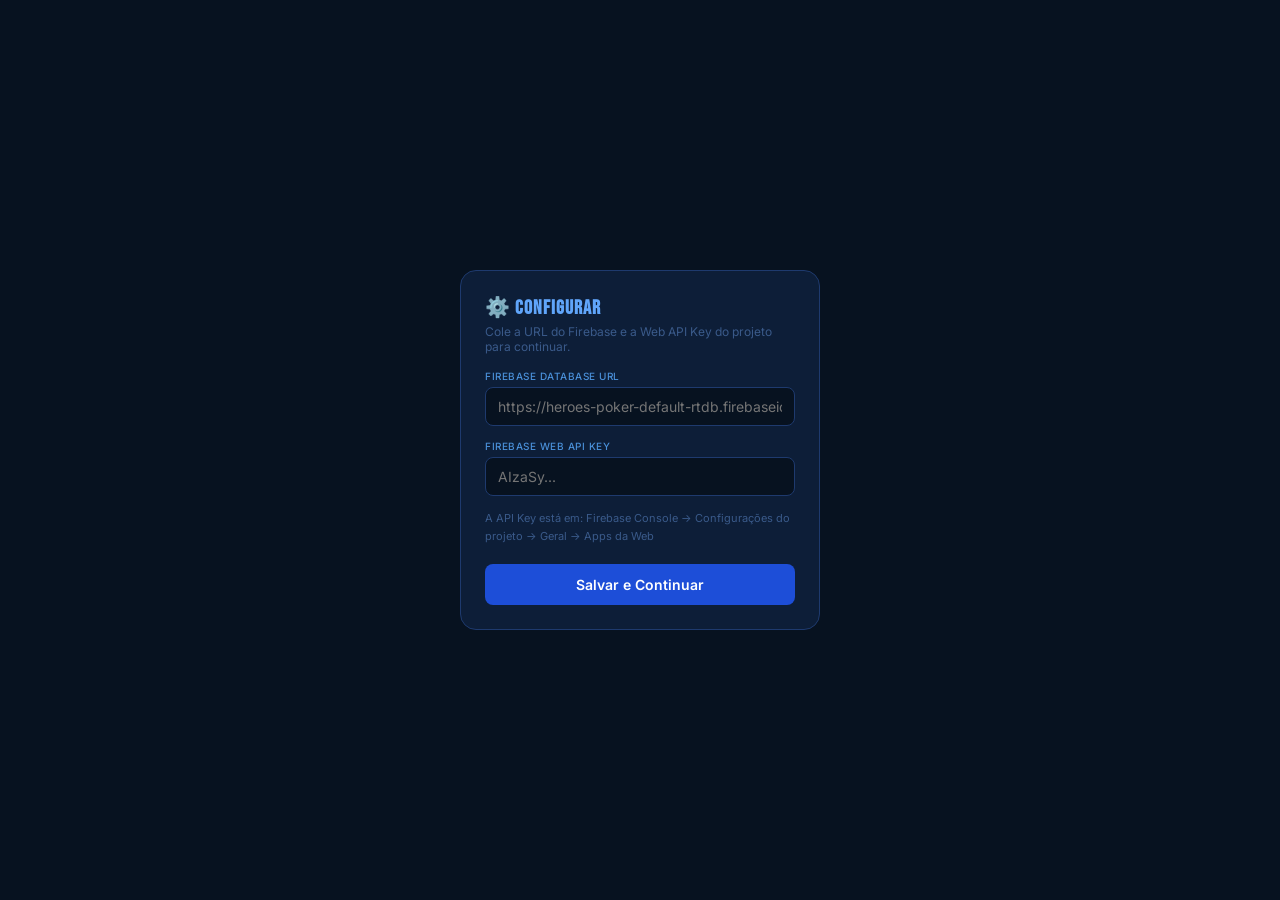
==== player.html @ f6e4fc12 "Add files via upload" ====
<!DOCTYPE html>
<html lang="pt-BR">
<head>
<meta charset="UTF-8">
<meta name="viewport" content="width=device-width, initial-scale=1.0, maximum-scale=1.0">
<title>Heroes Poker — Player</title>
<link href="https://fonts.googleapis.com/css2?family=Bebas+Neue&family=Inter:wght@300;400;500;600&display=swap" rel="stylesheet">
<style>
*{box-sizing:border-box;margin:0;padding:0;-webkit-tap-highlight-color:transparent}
body{font-family:"Inter",sans-serif;background:#071220;color:#e8f0fe;min-height:100vh;max-width:480px;margin:0 auto}

/* ── AUTH ── */
.auth-screen{min-height:100vh;display:flex;flex-direction:column;align-items:center;justify-content:center;padding:24px}
.auth-logo{display:flex;flex-direction:column;align-items:center;gap:10px;margin-bottom:36px}
.auth-logo img{width:64px;height:64px;object-fit:contain}
.auth-logo h1{font-family:"Bebas Neue",sans-serif;font-size:28px;letter-spacing:3px;color:#fff}
.auth-logo p{font-size:11px;color:#4a90d9;letter-spacing:3px;text-transform:uppercase}
.auth-card{background:#0d1e38;border:1px solid #1e3a6e;border-radius:16px;padding:24px;width:100%;max-width:360px}
.auth-tabs{display:flex;border-bottom:1px solid #1e3a6e;margin-bottom:20px}
.auth-tab{flex:1;background:none;border:none;color:#3a5a8a;padding:10px;font-size:13px;font-weight:500;cursor:pointer;border-bottom:2px solid transparent;margin-bottom:-1px;font-family:Inter,sans-serif;transition:all .2s}
.auth-tab.active{color:#60a5fa;border-bottom-color:#3b82f6}
.fg{margin-bottom:14px}
.fg label{display:block;font-size:10px;color:#4a90d9;margin-bottom:5px;font-weight:500;text-transform:uppercase;letter-spacing:.5px}
.fg input{width:100%;background:#071220;border:1px solid #1e3a6e;color:#e8f0fe;padding:10px 12px;border-radius:8px;font-size:14px;outline:none;font-family:Inter,sans-serif}
.fg input:focus{border-color:#3b82f6}
.btn-auth{width:100%;background:#1d4ed8;color:#fff;border:none;padding:12px;border-radius:8px;font-size:14px;font-weight:600;cursor:pointer;font-family:Inter,sans-serif;transition:all .2s;margin-top:4px}
.btn-auth:hover{background:#2563eb}
.auth-msg{font-size:12px;text-align:center;margin-top:12px;padding:8px 12px;border-radius:8px;display:none}
.auth-msg.err{background:#1c0000;border:1px solid #450a0a;color:#f87171;display:block}
.auth-msg.ok{background:#001c0e;border:1px solid #064e3b;color:#34d399;display:block}
.auth-msg.load{background:#1c1000;border:1px solid #78350f;color:#fbbf24;display:block}

/* ── SETUP ── */
.setup-screen{min-height:100vh;display:flex;flex-direction:column;align-items:center;justify-content:center;padding:24px}
.setup-card{background:#0d1e38;border:1px solid #1e3a6e;border-radius:16px;padding:24px;width:100%;max-width:360px}
.setup-card h2{font-family:"Bebas Neue",sans-serif;font-size:20px;letter-spacing:1px;color:#60a5fa;margin-bottom:4px}
.setup-card p{font-size:12px;color:#3a5a8a;margin-bottom:16px}

/* ── APP ── */
.app-screen{display:none;flex-direction:column;min-height:100vh}
.app-header{background:#0a1628;border-bottom:1px solid #1e3a6e;padding:12px 16px;display:flex;align-items:center;justify-content:space-between;position:sticky;top:0;z-index:50}
.app-header-left{display:flex;align-items:center;gap:10px}
.header-avatar{width:36px;height:36px;border-radius:50%;background:#1d4ed8;display:flex;align-items:center;justify-content:center;font-size:13px;font-weight:700;color:#fff;font-family:"Bebas Neue",sans-serif;flex-shrink:0;overflow:hidden}
.header-avatar img{width:100%;height:100%;object-fit:cover}
.header-name{font-size:14px;font-weight:600;color:#fff}
.header-grupo{font-size:11px;color:#4a90d9}
.header-logo{font-family:"Bebas Neue",sans-serif;font-size:16px;letter-spacing:2px;color:#3a5a8a}
.app-content{flex:1;overflow-y:auto;padding:16px;padding-bottom:80px}

/* ── BOTTOM NAV ── */
.bottom-nav{position:fixed;bottom:0;left:50%;transform:translateX(-50%);width:100%;max-width:480px;background:#0a1628;border-top:1px solid #1e3a6e;display:flex;z-index:50}
.nav-btn{flex:1;background:none;border:none;color:#3a5a8a;padding:12px 4px 10px;font-size:10px;font-weight:500;cursor:pointer;display:flex;flex-direction:column;align-items:center;gap:3px;font-family:Inter,sans-serif;transition:all .2s}
.nav-btn .nav-icon{font-size:20px;line-height:1}
.nav-btn.active{color:#60a5fa}
.nav-btn.active .nav-icon{filter:drop-shadow(0 0 6px #3b82f6)}

/* ── CARDS ── */
.stat-row{display:grid;grid-template-columns:1fr 1fr;gap:10px;margin-bottom:16px}
.stat-card{background:#0d1e38;border:1px solid #1e3a6e;border-radius:12px;padding:14px}
.stat-card.full{grid-column:1/-1}
.stat-label{font-size:10px;color:#4a90d9;text-transform:uppercase;letter-spacing:1px;margin-bottom:4px}
.stat-value{font-size:22px;font-family:"Bebas Neue",sans-serif;letter-spacing:1px;color:#fff}
.stat-value.pos{color:#34d399}.stat-value.neg{color:#f87171}

.section-title{font-size:10px;color:#3a5a8a;text-transform:uppercase;letter-spacing:2px;font-weight:600;margin:20px 0 10px;padding-bottom:6px;border-bottom:1px solid #112040}

/* ── SCORE BADGE ── */
.score-card{border-radius:12px;padding:14px 16px;margin-bottom:16px;display:flex;align-items:center;justify-content:space-between}
.score-num{font-size:44px;font-family:"Bebas Neue",sans-serif;line-height:1}
.score-label-big{font-size:16px;font-family:"Bebas Neue",sans-serif;letter-spacing:2px;padding:3px 10px;border-radius:6px;color:#fff;margin-bottom:4px;display:inline-block}
.score-desc{font-size:11px;color:#94a3b8;max-width:200px;line-height:1.5}

/* ── STATS TABLE ── */
.kpi-table{background:#0d1e38;border:1px solid #1e3a6e;border-radius:12px;overflow:hidden;margin-bottom:16px}
.kpi-row{display:flex;justify-content:space-between;align-items:center;padding:9px 14px;border-bottom:1px solid #112040;font-size:13px}
.kpi-row:last-child{border-bottom:none}
.kpi-name{color:#94a3b8;font-size:12px;flex:1}
.kpi-alvo{font-size:10px;color:#4a90d9;margin-right:12px;white-space:nowrap}
.kpi-val{font-weight:600;font-size:13px;white-space:nowrap}

/* ── MENTORIA CARDS ── */
.ment-card{background:#0d1e38;border:1px solid #1e3a6e;border-radius:12px;padding:14px;margin-bottom:10px}
.ment-date{font-family:"Bebas Neue",sans-serif;font-size:16px;color:#a78bfa;letter-spacing:1px}
.ment-mentor{font-size:11px;color:#3a5a8a;margin-top:2px}
.ment-mentor span{color:#60a5fa}
.ment-feedback{font-size:13px;color:#cbd5e1;line-height:1.6;margin-top:10px;padding-top:10px;border-top:1px solid #112040}
.ment-empty{text-align:center;padding:40px 20px;color:#3a5a8a;font-size:13px}

/* ── MISSÕES ── */
.mission-card{background:#0d1e38;border:1px solid #1e3a6e;border-radius:12px;padding:16px;margin-bottom:12px}
.mission-title{font-size:14px;font-weight:600;color:#fff;margin-bottom:4px}
.mission-sub{font-size:11px;color:#3a5a8a;margin-bottom:14px}
.q-item{margin-bottom:14px}
.q-label{font-size:12px;color:#93c5fd;font-weight:500;margin-bottom:8px;display:block}
.q-textarea{width:100%;background:#071220;border:1px solid #1e3a6e;color:#e8f0fe;padding:10px 12px;border-radius:8px;font-size:13px;outline:none;font-family:Inter,sans-serif;resize:vertical;min-height:80px}
.q-textarea:focus{border-color:#3b82f6}
.upload-zone{border:2px dashed #1e3a6e;border-radius:10px;padding:20px;text-align:center;cursor:pointer;transition:all .2s}
.upload-zone:hover,.upload-zone.has{border-color:#3b82f6;background:#071e3a}
.upload-zone p{font-size:12px;color:#4a90d9;margin-top:6px}
.upload-thumb{width:100%;max-height:160px;object-fit:contain;border-radius:8px;margin-top:10px;display:none}
.btn-send{width:100%;background:#1d4ed8;color:#fff;border:none;padding:12px;border-radius:8px;font-size:14px;font-weight:600;cursor:pointer;font-family:Inter,sans-serif;transition:all .2s;display:flex;align-items:center;justify-content:center;gap:8px;margin-top:12px}
.btn-send:hover{background:#2563eb}
.btn-send:disabled{opacity:.5;cursor:not-allowed}
.send-msg{font-size:12px;text-align:center;margin-top:10px;padding:8px;border-radius:8px;display:none}
.send-msg.ok{background:#001c0e;border:1px solid #064e3b;color:#34d399;display:block}
.send-msg.err{background:#1c0000;border:1px solid #450a0a;color:#f87171;display:block}
.send-msg.load{background:#1c1000;border:1px solid #78350f;color:#fbbf24;display:block}

/* ── ENVIOS HISTORY ── */
.envio-card{background:#0d1e38;border:1px solid #1e3a6e;border-radius:10px;padding:12px;margin-bottom:8px}
.envio-date{font-size:10px;color:#3a5a8a;margin-bottom:6px}
.envio-type{font-size:11px;color:#fbbf24;background:#451a03;padding:2px 8px;border-radius:10px;display:inline-block;margin-bottom:8px}

/* ── LOADING ── */
.loading{display:flex;align-items:center;justify-content:center;padding:60px 20px;color:#3a5a8a;font-size:13px;flex-direction:column;gap:12px}
.spinner{width:28px;height:28px;border:3px solid #1e3a6e;border-top-color:#3b82f6;border-radius:50%;animation:spin .8s linear infinite}
@keyframes spin{to{transform:rotate(360deg)}}

.logout-btn{background:none;border:none;color:#3a5a8a;font-size:12px;cursor:pointer;font-family:Inter,sans-serif;padding:4px}
.logout-btn:hover{color:#f87171}

.empty{text-align:center;padding:40px 20px;color:#3a5a8a;font-size:13px}
</style>
</head>
<body>

<!-- ── SETUP SCREEN (first time) ── -->
<div id="setup-screen" class="setup-screen" style="display:none">
  <div class="setup-card">
    <h2>⚙️ Configurar</h2>
    <p>Cole a URL do Firebase e a Web API Key do projeto para continuar.</p>
    <div class="fg">
      <label>Firebase Database URL</label>
      <input type="text" id="cfg-url" placeholder="https://heroes-poker-default-rtdb.firebaseio.com">
    </div>
    <div class="fg">
      <label>Firebase Web API Key</label>
      <input type="text" id="cfg-apikey" placeholder="AIzaSy...">
    </div>
    <div style="font-size:11px;color:#3a5a8a;margin-bottom:14px;line-height:1.6">
      A API Key está em: Firebase Console → Configurações do projeto → Geral → Apps da Web
    </div>
    <button class="btn-auth" onclick="saveSetup()">Salvar e Continuar</button>
    <div id="setup-msg" class="auth-msg"></div>
  </div>
</div>

<!-- ── AUTH SCREEN ── -->
<div id="auth-screen" class="auth-screen" style="display:none">
  <div class="auth-logo">
    <img id="auth-logo-img" src="" alt="Heroes" onerror="this.style.display='none'">
    <h1>Heroes Poker</h1>
    <p>Player Portal</p>
  </div>
  <div class="auth-card">
    <div class="auth-tabs">
      <button class="auth-tab active" id="tab-login" onclick="switchTab('login')">Entrar</button>
      <button class="auth-tab" id="tab-register" onclick="switchTab('register')">Criar Conta</button>
    </div>
    <!-- Login -->
    <div id="form-login">
      <div class="fg"><label>Email</label><input type="email" id="l-email" placeholder="seu@email.com"></div>
      <div class="fg"><label>Senha</label><input type="password" id="l-senha" placeholder="••••••••"></div>
      <button class="btn-auth" onclick="doLogin()">Entrar</button>
    </div>
    <!-- Register -->
    <div id="form-register" style="display:none">
      <div class="fg"><label>Nome completo</label><input type="text" id="r-nome" placeholder="Seu nome completo"></div>
      <div class="fg"><label>Email</label><input type="email" id="r-email" placeholder="seu@email.com"></div>
      <div class="fg"><label>Senha</label><input type="password" id="r-senha" placeholder="mínimo 6 caracteres"></div>
      <div class="fg"><label>Confirmar Senha</label><input type="password" id="r-senha2" placeholder="repita a senha"></div>
      <button class="btn-auth" onclick="doRegister()">Criar Conta</button>
    </div>
    <div id="auth-msg" class="auth-msg"></div>
  </div>
</div>

<!-- ── APP SCREEN ── -->
<div id="app-screen" class="app-screen">

  <!-- Header -->
  <div class="app-header">
    <div class="app-header-left">
      <div class="header-avatar" id="hdr-avatar">?</div>
      <div>
        <div class="header-name" id="hdr-name">—</div>
        <div class="header-grupo" id="hdr-grupo">—</div>
      </div>
    </div>
    <div style="display:flex;align-items:center;gap:8px">
      <span class="header-logo">HPT</span>
      <button class="logout-btn" onclick="doLogout()" title="Sair">⏻</button>
    </div>
  </div>

  <!-- Content -->
  <div class="app-content" id="app-content">
    <div class="loading"><div class="spinner"></div>Carregando...</div>
  </div>

  <!-- Bottom Nav -->
  <nav class="bottom-nav">
    <button class="nav-btn active" id="nav-inicio" onclick="setTab('inicio')">
      <span class="nav-icon">🏠</span>Início
    </button>
    <button class="nav-btn" id="nav-stats" onclick="setTab('stats')">
      <span class="nav-icon">📊</span>Stats
    </button>
    <button class="nav-btn" id="nav-mentorias" onclick="setTab('mentorias')">
      <span class="nav-icon">💬</span>Mentorias
    </button>
    <button class="nav-btn" id="nav-missoes" onclick="setTab('missoes')">
      <span class="nav-icon">📋</span>Missões
    </button>
  </nav>
</div>

<script>
// ── CONFIG ──
var FB_URL = '';
var FB_APIKEY = '';
var currentUser = null;
var playerData = null;
var activeTab = 'inicio';

var LOGO_B64 = ''; // will be set from index.html if needed

var MINDSET_QUESTIONS = [
  'Como você avalia sua disciplina na semana? Descreva situações onde manteve ou perdeu o foco.',
  'Você respeitou os stop loss e limites de sessão definidos?',
  'Como está seu equilíbrio emocional durante as sessões? Houve tilt?',
  'Qual foi o maior erro de execução da semana e o que aprendeu com ele?',
  'Quais são seus objetivos para a próxima semana?'
];

function $(id){ return document.getElementById(id); }

// ── SETUP ──
function loadConfig(){
  var c = JSON.parse(localStorage.getItem('hpt_player_cfg') || '{}');
  FB_URL = c.url || '';
  FB_APIKEY = c.apikey || '';
  return !!(FB_URL && FB_APIKEY);
}
function saveSetup(){
  var url = $('cfg-url').value.trim().replace(/\/+$/,'');
  var key = $('cfg-apikey').value.trim();
  if(!url || !key){ showMsg('setup-msg','Preencha todos os campos.','err'); return; }
  localStorage.setItem('hpt_player_cfg', JSON.stringify({url:url, apikey:key}));
  FB_URL = url; FB_APIKEY = key;
  $('setup-screen').style.display = 'none';
  $('auth-screen').style.display = 'flex';
}

// ── AUTH ──
function switchTab(t){
  $('tab-login').classList.toggle('active', t==='login');
  $('tab-register').classList.toggle('active', t==='register');
  $('form-login').style.display = t==='login' ? '' : 'none';
  $('form-register').style.display = t==='register' ? '' : 'none';
  $('auth-msg').style.display = 'none';
}

function showMsg(id, msg, type){
  var el = $(id); if(!el) return;
  el.textContent = msg;
  el.className = 'auth-msg ' + type;
}

async function doLogin(){
  var email = $('l-email').value.trim();
  var senha = $('l-senha').value;
  if(!email || !senha){ showMsg('auth-msg','Preencha email e senha.','err'); return; }
  showMsg('auth-msg','Entrando...','load');
  try{
    var r = await fetch('https://identitytoolkit.googleapis.com/v1/accounts:signInWithPassword?key='+FB_APIKEY, {
      method:'POST', headers:{'Content-Type':'application/json'},
      body: JSON.stringify({email, password:senha, returnSecureToken:true})
    });
    var d = await r.json();
    if(d.error) throw new Error(translateAuthError(d.error.message));
    currentUser = {uid: d.localId, email: d.email, token: d.idToken};
    localStorage.setItem('hpt_player_session', JSON.stringify({uid:d.localId, email:d.email, token:d.idToken}));
    await loadPlayerData();
  } catch(e){ showMsg('auth-msg', e.message, 'err'); }
}

async function doRegister(){
  var nome  = $('r-nome').value.trim();
  var email = $('r-email').value.trim();
  var senha = $('r-senha').value;
  var senha2= $('r-senha2').value;
  if(!nome || !email || !senha){ showMsg('auth-msg','Preencha todos os campos.','err'); return; }
  if(senha !== senha2){ showMsg('auth-msg','Senhas não conferem.','err'); return; }
  if(senha.length < 6){ showMsg('auth-msg','Senha mínima: 6 caracteres.','err'); return; }
  showMsg('auth-msg','Criando conta...','load');
  try{
    var r = await fetch('https://identitytoolkit.googleapis.com/v1/accounts:signUp?key='+FB_APIKEY, {
      method:'POST', headers:{'Content-Type':'application/json'},
      body: JSON.stringify({email, password:senha, returnSecureToken:true})
    });
    var d = await r.json();
    if(d.error) throw new Error(translateAuthError(d.error.message));
    currentUser = {uid: d.localId, email: d.email, token: d.idToken};
    // Save account link
    await fetch(FB_URL+'/hpt_accounts/'+d.localId+'.json', {
      method:'PUT', headers:{'Content-Type':'application/json'},
      body: JSON.stringify({email, nome, createdAt: new Date().toISOString()})
    });
    localStorage.setItem('hpt_player_session', JSON.stringify({uid:d.localId, email:d.email, token:d.idToken}));
    await loadPlayerData();
  } catch(e){ showMsg('auth-msg', e.message, 'err'); }
}

function doLogout(){
  localStorage.removeItem('hpt_player_session');
  currentUser = null; playerData = null;
  $('app-screen').style.display = 'none';
  $('auth-screen').style.display = 'flex';
}

function translateAuthError(msg){
  if(msg.includes('EMAIL_EXISTS')) return 'Este email já está cadastrado.';
  if(msg.includes('INVALID_LOGIN_CREDENTIALS') || msg.includes('INVALID_PASSWORD')) return 'Email ou senha incorretos.';
  if(msg.includes('EMAIL_NOT_FOUND')) return 'Email não encontrado.';
  if(msg.includes('WEAK_PASSWORD')) return 'Senha fraca. Use pelo menos 6 caracteres.';
  if(msg.includes('TOO_MANY_ATTEMPTS')) return 'Muitas tentativas. Tente mais tarde.';
  return msg;
}

// ── LOAD PLAYER DATA ──
async function loadPlayerData(){
  try{
    $('auth-screen').style.display = 'none';
    $('app-screen').style.display = 'flex';
    $('app-content').innerHTML = '<div class="loading"><div class="spinner"></div>Carregando dados...</div>';

    var r = await fetch(FB_URL+'/hpt_players.json');
    if(!r.ok) throw new Error('Erro ao buscar dados.');
    var raw = await r.json();
    var all = raw ? Object.values(raw) : [];

    // Find player by email or name
    var acctR = await fetch(FB_URL+'/hpt_accounts/'+currentUser.uid+'.json');
    var acct = acctR.ok ? await acctR.json() : null;
    var searchName = (acct && acct.nome) ? acct.nome.toLowerCase() : '';
    var searchEmail = (currentUser.email || '').toLowerCase();

    playerData = all.find(function(p){
      if(p.email && p.email.toLowerCase() === searchEmail) return true;
      if(searchName && p.nome && p.nome.toLowerCase() === searchName) return true;
      return false;
    });

    if(!playerData){
      $('app-content').innerHTML = '<div class="empty">⚠️ Perfil não encontrado.<br><span style="font-size:11px;color:#3a5a8a;margin-top:6px;display:block">Peça ao administrador para vincular seu email <b style="color:#60a5fa">'+currentUser.email+'</b> ao seu cadastro.</span></div>';
      $('hdr-name').textContent = acct ? acct.nome : currentUser.email;
      $('hdr-grupo').textContent = '';
      return;
    }

    // Normalize arrays
    if(playerData.records && !Array.isArray(playerData.records)) playerData.records = Object.values(playerData.records);
    if(playerData.estrategias && !Array.isArray(playerData.estrategias)) playerData.estrategias = Object.values(playerData.estrategias);
    if(playerData.mentorias && !Array.isArray(playerData.mentorias)) playerData.mentorias = Object.values(playerData.mentorias);

    // Update header
    var a = aggPlayer(playerData);
    $('hdr-name').textContent = playerData.nome || '—';
    $('hdr-grupo').textContent = a.grupo || playerData.grupo || '—';
    var av = $('hdr-avatar');
    if(playerData.foto){
      av.innerHTML = '<img src="'+playerData.foto+'" onerror="this.style.display=\'none\'">';
    } else {
      av.textContent = ini(playerData.nome);
    }

    renderTab('inicio');
  } catch(e){
    $('app-content').innerHTML = '<div class="empty">❌ '+e.message+'</div>';
  }
}

// ── TABS ──
function setTab(t){
  activeTab = t;
  ['inicio','stats','mentorias','missoes'].forEach(function(tab){
    var b = $('nav-'+tab); if(b) b.classList.toggle('active', tab===t);
  });
  renderTab(t);
}
function renderTab(t){
  if(t==='inicio') renderInicio();
  else if(t==='stats') renderStats();
  else if(t==='mentorias') renderMentorias();
  else if(t==='missoes') renderMissoes();
}

// ── UTILS ──
function ini(n){ if(!n) return '?'; return n.split(' ').filter(Boolean).slice(0,2).map(function(w){return w[0]?w[0].toUpperCase():'';}).join(''); }
function fmtUSD(v){ if(v==null) return '—'; var s=Math.abs(v).toLocaleString('pt-BR',{minimumFractionDigits:2,maximumFractionDigits:2}); return (v>=0?'+ US$ ':'- US$ ')+s; }
function fmtInt(v){ return (v||0).toLocaleString('pt-BR'); }
function aggPlayer(p){
  var recs = p.records||[];
  if(!recs.length) return {torneios:0,avb:0,profit_usd:0,swing:0,grupo:p.grupo||''};
  var torneios = recs.reduce(function(s,r){return s+(r.torneios||0);},0);
  var profit_usd = recs.reduce(function(s,r){return s+(r.profit_usd||0);},0);
  var sw = recs.reduce(function(s,r){return s+(r.swing||0);},0);
  var tw = recs.reduce(function(s,r){return s+((r.avb||0)*(r.torneios||0));},0);
  var avb = torneios>0?tw/torneios:0;
  var grupo = recs.slice(-1)[0]&&recs.slice(-1)[0].grupo || p.grupo||'';
  return {torneios,avb,profit_usd,swing:sw,grupo};
}

var KPI_CONFIG = {
  'VPIP':{min:28,max:30,peso:5,tol:1},'PFR':{min:19,max:22,peso:5,tol:1},'3BET TOTAL':{min:9,max:11,peso:5,tol:1},
  'FOLD VS 3BET':{min:47,max:52,peso:5,tol:2},'3BET BB VS STEAL':{min:11,max:13,peso:5,tol:2},
  'RFI EP':{min:19,max:21,peso:5,tol:1},'RFI MP':{min:25,max:27,peso:5,tol:2},'RFI HJ':{min:29,max:31,peso:5,tol:2},
  'RFI CO':{min:39,max:41,peso:5,tol:3},'RFI BTN':{min:55,max:61,peso:5,tol:3},'RFI SB':{min:30,max:40,peso:4,tol:5},
  'CALL BB':{min:55,max:60,peso:5,tol:2},'3BET BB':{min:8,max:12,peso:5,tol:1},
  'CBET TURN':{min:55,max:62,peso:5,tol:3},'BET RIVER':{min:47,max:50,peso:5,tol:3},
  'PROBE RIVER':{min:55,max:65,peso:5,tol:3},'W$WSF':{min:48,max:50,peso:5,tol:1},'WWSF':{min:48,max:50,peso:5,tol:1}
};

function kpiColor(v, k){
  var cfg = KPI_CONFIG[k] || KPI_CONFIG[(k||'').toUpperCase()];
  if(!cfg) return '#e8f0fe';
  var n = parseFloat(v); if(isNaN(n)) return '#e8f0fe';
  if(n>=cfg.min && n<=cfg.max) return '#34d399';
  var dev = n<cfg.min?(cfg.min-n):(n-cfg.max);
  return dev<=cfg.tol ? '#fbbf24' : '#f87171';
}

function calcScore(estrategias){
  if(!estrategias||!estrategias.length) return null;
  var e = estrategias.slice(-1)[0]; var stats = e.stats||{};
  var tp=0, mp=0;
  for(var k in stats){
    var s=stats[k]; var v=typeof s==='object'?s.valor:s;
    if(v==null||v==='') continue;
    var cfg=KPI_CONFIG[k]||KPI_CONFIG[(k||'').toUpperCase()];
    var peso=cfg?cfg.peso:1;
    var nota; if(cfg){ var vf=parseFloat(v); if(isNaN(vf)){continue;} if(vf>=cfg.min&&vf<=cfg.max){nota=100;} else { var dev=vf<cfg.min?(cfg.min-vf):(vf-cfg.max); var alem=Math.max(0,dev-cfg.tol); nota=alem===0?Math.max(80,Math.round((100-(dev/cfg.tol)*cfg.peso*2)*10)/10):Math.max(0,Math.round((100-alem*10*cfg.peso)*10)/10); } } else { nota=80; }
    tp+=nota*peso; mp+=100*peso;
  }
  return mp>0 ? Math.round((tp/mp)*100) : null;
}
function scoreColor(s){ if(s>=85)return'#16a34a'; if(s>=70)return'#2563eb'; if(s>=55)return'#ea580c'; return'#dc2626'; }
function scoreLabel(s){ if(s>=85)return'Elite'; if(s>=70)return'Competente'; if(s>=55)return'Em Desenvolvimento'; return'Crítico'; }
function scoreDesc(s){ if(s>=85)return'Execução técnica consistente. Elegível para subir de stake.'; if(s>=70)return'Sólido. Leaks pontuais. Manter o nível antes de subir.'; if(s>=55)return'Leaks identificáveis. Plano de estudo necessário.'; return'Problemas estruturais. Revisão de fundamentos obrigatória.'; }
function desanitizeKey(k){ return k.replace(/__S__/g,'/').replace(/__D__/g,'$').replace(/__P__/g,'.').replace(/__H__/g,'#').replace(/__LB__/g,'[').replace(/__RB__/g,']').replace(/__Q__/g,'?'); }
function desanitizeStats(stats){ if(!stats) return {}; var out={}; Object.keys(stats).forEach(function(k){ out[desanitizeKey(k)]=stats[k]; }); return out; }

// ── RENDER INICIO ──
function renderInicio(){
  if(!playerData){ $('app-content').innerHTML='<div class="loading"><div class="spinner"></div></div>'; return; }
  var a = aggPlayer(playerData);
  var pc = a.profit_usd>=0?'pos':'neg';
  var sc = (a.swing||0)>=0?'pos':'neg';
  var score = calcScore(playerData.estrategias||[]);
  var lastMent = (playerData.mentorias||[]).slice().sort(function(a,b){return(b.data||'')>(a.data||'')?1:-1;})[0];

  var html = '<div class="section-title">📊 Resumo Geral</div>';
  html += '<div class="stat-row">';
  html += '<div class="stat-card"><div class="stat-label">Torneios</div><div class="stat-value">'+fmtInt(a.torneios)+'</div></div>';
  html += '<div class="stat-card"><div class="stat-label">AVB Médio</div><div class="stat-value">US$ '+(a.avb?a.avb.toFixed(1):'—')+'</div></div>';
  html += '<div class="stat-card full"><div class="stat-label">Profit Total</div><div class="stat-value '+pc+'">'+fmtUSD(a.profit_usd)+'</div></div>';
  html += '<div class="stat-card full"><div class="stat-label">Swing Total</div><div class="stat-value '+sc+'">'+(a.swing>=0?'+':'')+a.swing.toFixed(1)+' bi</div></div>';
  html += '</div>';

  if(score !== null){
    var col = scoreColor(score);
    html += '<div class="score-card" style="background:'+col+'11;border:1px solid '+col+'44">';
    html += '<div><span class="score-label-big" style="background:'+col+'">'+scoreLabel(score).toUpperCase()+'</span><div class="score-desc">'+scoreDesc(score)+'</div></div>';
    html += '<div class="score-num" style="color:'+col+'">'+score+'%</div></div>';
  }

  if(lastMent){
    html += '<div class="section-title">💬 Última Mentoria</div>';
    html += '<div class="ment-card">';
    html += '<div class="ment-date">'+(lastMent.data?lastMent.data.slice(8,10)+'/'+lastMent.data.slice(5,7)+'/'+lastMent.data.slice(0,4):'—')+'</div>';
    html += '<div class="ment-mentor">Mentor: <span>'+(lastMent.mentor||'—')+'</span></div>';
    if(lastMent.descricao) html += '<div class="ment-feedback">'+lastMent.descricao+'</div>';
    html += '</div>';
  }

  var reta = playerData.reta || '—';
  html += '<div class="section-title">🎯 Minha Reta</div>';
  html += '<div class="stat-card"><div class="stat-label">Reta atual</div><div class="stat-value" style="color:#a78bfa;font-size:18px">'+reta+'</div></div>';

  $('app-content').innerHTML = html;
}

// ── RENDER STATS ──
function renderStats(){
  if(!playerData){ $('app-content').innerHTML='<div class="empty">Sem dados.</div>'; return; }
  var estrategias = playerData.estrategias||[];
  if(!estrategias.length){ $('app-content').innerHTML='<div class="empty">📊<br>Nenhuma stat importada ainda.</div>'; return; }

  var latest = estrategias.slice(-1)[0];
  var stats = desanitizeStats(latest.stats||{});
  var score = calcScore(estrategias);
  var mes = latest.data ? (latest.data.slice(5,7)+'/'+latest.data.slice(0,4)) : '—';

  var html = '';
  if(score !== null){
    var col = scoreColor(score);
    html += '<div class="score-card" style="background:'+col+'11;border:1px solid '+col+'44;margin-bottom:16px">';
    html += '<div><span class="score-label-big" style="background:'+col+'">'+scoreLabel(score).toUpperCase()+'</span><div class="score-desc" style="color:#94a3b8;font-size:11px">Referência: '+mes+'</div></div>';
    html += '<div class="score-num" style="color:'+col+'">'+score+'%</div></div>';
  }

  var keys = Object.keys(stats);
  html += '<div class="section-title">📈 Estatísticas — '+mes+'</div>';
  html += '<div class="kpi-table">';
  keys.forEach(function(k){
    var s = stats[k];
    var v = typeof s==='object'?s.valor:s;
    var alvo = typeof s==='object'?s.alvo:null;
    var cfg = KPI_CONFIG[k]||KPI_CONFIG[(k||'').toUpperCase()];
    var alvoDisp = cfg ? cfg.min+' – '+cfg.max : (alvo||'—');
    var col = kpiColor(v, k);
    html += '<div class="kpi-row">';
    html += '<span class="kpi-name">'+k+'</span>';
    html += '<span class="kpi-alvo">'+alvoDisp+'</span>';
    html += '<span class="kpi-val" style="color:'+col+'">'+v+'</span>';
    html += '</div>';
  });
  html += '</div>';

  if(estrategias.length > 1){
    html += '<div style="font-size:11px;color:#3a5a8a;text-align:center;margin-top:8px">Mostrando o mês mais recente</div>';
  }

  $('app-content').innerHTML = html;
}

// ── RENDER MENTORIAS ──
function renderMentorias(){
  if(!playerData){ $('app-content').innerHTML='<div class="empty">Sem dados.</div>'; return; }
  var lista = (playerData.mentorias||[]).slice().sort(function(a,b){return(b.data||'')>(a.data||'')?1:-1;});

  var html = '<div class="section-title">💬 Feedbacks das Mentorias</div>';
  if(!lista.length){
    html += '<div class="ment-empty">Nenhuma mentoria registrada ainda.</div>';
    $('app-content').innerHTML = html; return;
  }

  lista.forEach(function(m){
    var dataFmt = m.data ? m.data.slice(8,10)+'/'+m.data.slice(5,7)+'/'+m.data.slice(0,4) : '—';
    html += '<div class="ment-card">';
    html += '<div class="ment-date">'+dataFmt+'</div>';
    html += '<div class="ment-mentor">Mentor: <span>'+(m.mentor||'—')+'</span>';
    if(m.tipo) html += ' · <span style="color:#fbbf24">'+m.tipo.toUpperCase()+'</span>';
    html += '</div>';
    if(m.descricao){
      html += '<div class="ment-feedback">'+m.descricao+'</div>';
    } else {
      html += '<div style="font-size:12px;color:#3a5a8a;margin-top:8px;font-style:italic">Sem feedback registrado.</div>';
    }
    html += '</div>';
  });

  $('app-content').innerHTML = html;
}

// ── RENDER MISSOES ──
function renderMissoes(){
  var html = '';

  // Questionário de Mindset
  html += '<div class="section-title">🧠 Questionário de Mindset</div>';
  html += '<div class="mission-card">';
  html += '<div class="mission-title">Check-in Semanal</div>';
  html += '<div class="mission-sub">Responda com honestidade. Suas respostas são enviadas ao seu mentor.</div>';
  MINDSET_QUESTIONS.forEach(function(q, i){
    html += '<div class="q-item">';
    html += '<label class="q-label">'+(i+1)+'. '+q+'</label>';
    html += '<textarea class="q-textarea" id="q'+i+'" placeholder="Sua resposta..."></textarea>';
    html += '</div>';
  });
  html += '<button class="btn-send" onclick="sendQuestionario()">📤 Enviar Questionário</button>';
  html += '<div id="msg-quest" class="send-msg"></div>';
  html += '</div>';

  // Upload de Print
  html += '<div class="section-title" style="margin-top:24px">📸 Enviar Print / Prova</div>';
  html += '<div class="mission-card">';
  html += '<div class="mission-title">Comprovante de Missão</div>';
  html += '<div class="mission-sub">Envie um print como prova de que completou a tarefa solicitada.</div>';
  html += '<div class="q-item"><label class="q-label">Descrição</label><textarea class="q-textarea" id="print-desc" placeholder="O que você está enviando?" rows="2"></textarea></div>';
  html += '<div class="upload-zone" id="upload-zone" onclick="$(\'print-file\').click()">';
  html += '<div style="font-size:28px">📎</div>';
  html += '<p>Toque para selecionar imagem</p>';
  html += '<input type="file" id="print-file" accept="image/*" onchange="handlePrintUpload(this)" style="display:none">';
  html += '<img id="upload-thumb" class="upload-thumb">';
  html += '</div>';
  html += '<button class="btn-send" onclick="sendPrint()">📤 Enviar Print</button>';
  html += '<div id="msg-print" class="send-msg"></div>';
  html += '</div>';

  $('app-content').innerHTML = html;
}

// ── SEND QUESTIONARIO ──
async function sendQuestionario(){
  if(!playerData){ return; }
  var respostas = MINDSET_QUESTIONS.map(function(q,i){
    return { pergunta: q, resposta: ($('q'+i) ? $('q'+i).value.trim() : '') };
  });
  var empty = respostas.filter(function(r){return !r.resposta;});
  if(empty.length){
    showSendMsg('msg-quest','Responda todas as perguntas antes de enviar.','err'); return;
  }
  showSendMsg('msg-quest','Enviando...','load');
  try{
    var submission = {
      type: 'questionario', playerId: playerData.id, playerNome: playerData.nome,
      data: new Date().toISOString().slice(0,10), timestamp: Date.now(),
      respostas: respostas
    };
    var key = 'sub_'+Date.now()+'_'+Math.random().toString(36).slice(2,7);
    await fetch(FB_URL+'/hpt_submissions/'+playerData.id+'/'+key+'.json', {
      method:'PUT', headers:{'Content-Type':'application/json'},
      body: JSON.stringify(submission)
    });
    showSendMsg('msg-quest','✅ Questionário enviado com sucesso!','ok');
    MINDSET_QUESTIONS.forEach(function(_,i){ var el=$('q'+i); if(el) el.value=''; });
  } catch(e){ showSendMsg('msg-quest','Erro ao enviar: '+e.message,'err'); }
}

// ── HANDLE PRINT UPLOAD ──
var _printB64 = '';
function handlePrintUpload(input){
  var file = input.files[0]; if(!file) return;
  var reader = new FileReader();
  reader.onload = function(e){
    var img = new Image();
    img.onload = function(){
      var canvas = document.createElement('canvas');
      var MAX = 800; var w=img.width, h=img.height;
      if(w>h){if(w>MAX){h=Math.round(h*MAX/w);w=MAX;}}else{if(h>MAX){w=Math.round(w*MAX/h);h=MAX;}}
      canvas.width=w; canvas.height=h;
      canvas.getContext('2d').drawImage(img,0,0,w,h);
      _printB64 = canvas.toDataURL('image/jpeg', 0.75);
      var thumb = $('upload-thumb');
      if(thumb){ thumb.src=_printB64; thumb.style.display='block'; }
      var zone = $('upload-zone');
      if(zone) zone.classList.add('has');
    };
    img.src = e.target.result;
  };
  reader.readAsDataURL(file);
}

// ── SEND PRINT ──
async function sendPrint(){
  if(!playerData) return;
  if(!_printB64){ showSendMsg('msg-print','Selecione uma imagem primeiro.','err'); return; }
  showSendMsg('msg-print','Enviando...','load');
  try{
    var desc = $('print-desc') ? $('print-desc').value.trim() : '';
    var submission = {
      type: 'print', playerId: playerData.id, playerNome: playerData.nome,
      data: new Date().toISOString().slice(0,10), timestamp: Date.now(),
      descricao: desc, imagem: _printB64
    };
    var key = 'sub_'+Date.now()+'_'+Math.random().toString(36).slice(2,7);
    await fetch(FB_URL+'/hpt_submissions/'+playerData.id+'/'+key+'.json', {
      method:'PUT', headers:{'Content-Type':'application/json'},
      body: JSON.stringify(submission)
    });
    showSendMsg('msg-print','✅ Print enviado com sucesso!','ok');
    _printB64 = '';
    var thumb=$('upload-thumb'); if(thumb){thumb.src='';thumb.style.display='none';}
    var zone=$('upload-zone'); if(zone)zone.classList.remove('has');
    var desc=$('print-desc'); if(desc)desc.value='';
    var fi=$('print-file'); if(fi)fi.value='';
  } catch(e){ showSendMsg('msg-print','Erro ao enviar: '+e.message,'err'); }
}

function showSendMsg(id, msg, type){
  var el=$(id); if(!el) return;
  el.textContent=msg; el.className='send-msg '+type;
}

// ── INIT ──
window.addEventListener('DOMContentLoaded', function(){
  var ok = loadConfig();
  if(!ok){
    $('setup-screen').style.display='flex'; return;
  }
  // Try restore session
  var sess = JSON.parse(localStorage.getItem('hpt_player_session')||'null');
  if(sess && sess.uid){
    currentUser = sess;
    loadPlayerData();
  } else {
    $('auth-screen').style.display='flex';
  }
});
</script>
</body>
</html>
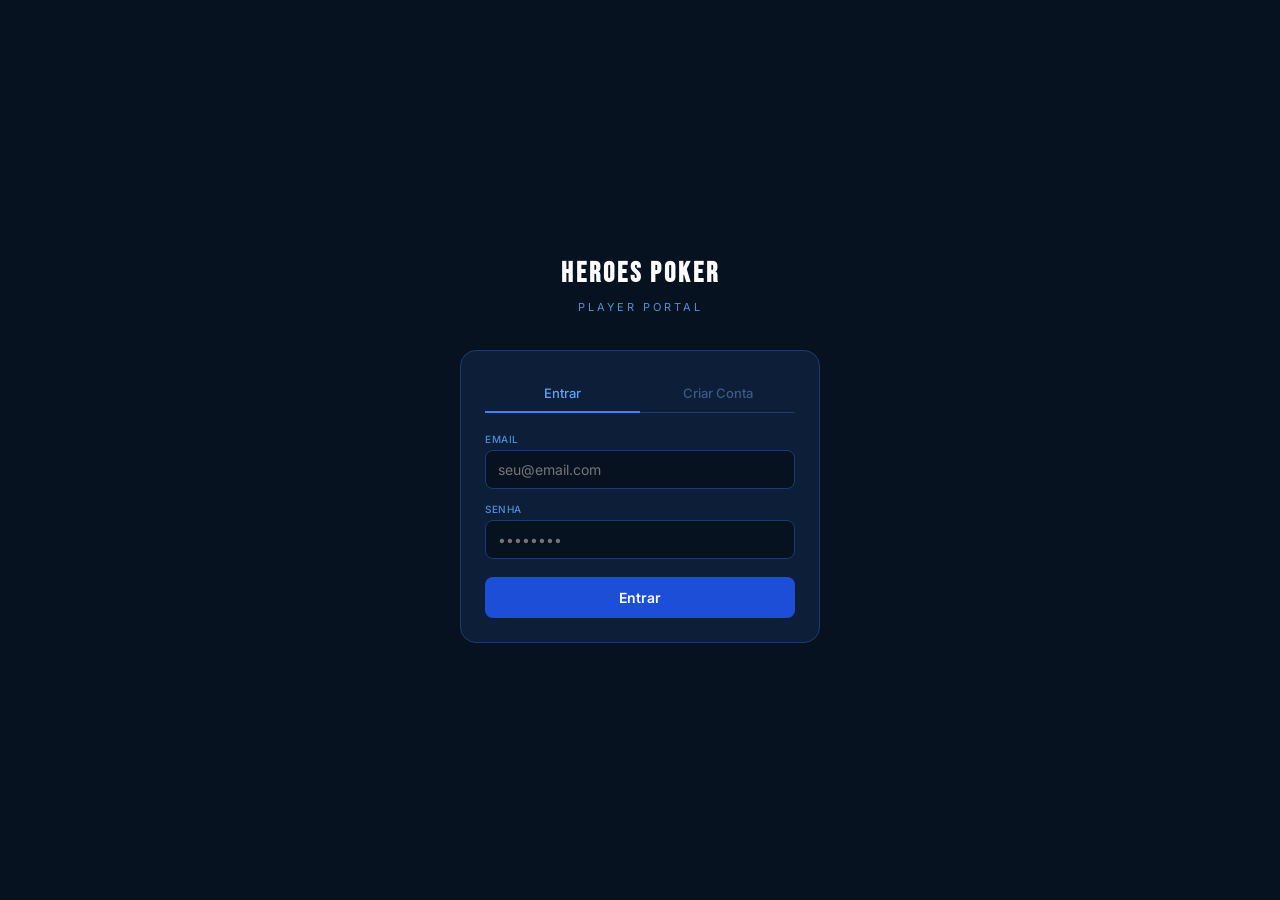
==== commit 22f449b4: "Add files via upload" ====
--- a/player.html
+++ b/player.html
@@ -7,7 +7,7 @@
 <link href="https://fonts.googleapis.com/css2?family=Bebas+Neue&family=Inter:wght@300;400;500;600&display=swap" rel="stylesheet">
 <style>
 *{box-sizing:border-box;margin:0;padding:0;-webkit-tap-highlight-color:transparent}
-body{font-family:"Inter",sans-serif;background:#071220;color:#e8f0fe;min-height:100vh;max-width:480px;margin:0 auto}
+body{font-family:"Inter",sans-serif;background:#071220;color:#e8f0fe;min-height:100vh;max-width:860px;margin:0 auto}
 
 /* ── AUTH ── */
 .auth-screen{min-height:100vh;display:flex;flex-direction:column;align-items:center;justify-content:center;padding:24px}
@@ -45,45 +45,45 @@
 .header-name{font-size:14px;font-weight:600;color:#fff}
 .header-grupo{font-size:11px;color:#4a90d9}
 .header-logo{font-family:"Bebas Neue",sans-serif;font-size:16px;letter-spacing:2px;color:#3a5a8a}
-.app-content{flex:1;overflow-y:auto;padding:16px;padding-bottom:80px}
+.app-content{flex:1;overflow-y:auto;padding:28px 28px}
 
 /* ── BOTTOM NAV ── */
-.bottom-nav{position:fixed;bottom:0;left:50%;transform:translateX(-50%);width:100%;max-width:480px;background:#0a1628;border-top:1px solid #1e3a6e;display:flex;z-index:50}
-.nav-btn{flex:1;background:none;border:none;color:#3a5a8a;padding:12px 4px 10px;font-size:10px;font-weight:500;cursor:pointer;display:flex;flex-direction:column;align-items:center;gap:3px;font-family:Inter,sans-serif;transition:all .2s}
-.nav-btn .nav-icon{font-size:20px;line-height:1}
-.nav-btn.active{color:#60a5fa}
-.nav-btn.active .nav-icon{filter:drop-shadow(0 0 6px #3b82f6)}
+.bottom-nav{background:#071220;border-bottom:2px solid #1e3a6e;display:flex;width:100%;z-index:49}
+.nav-btn{flex:1;background:none;border:none;color:#3a5a8a;padding:14px 8px;font-size:12px;font-weight:500;cursor:pointer;display:flex;flex-direction:row;align-items:center;justify-content:center;gap:8px;font-family:Inter,sans-serif;transition:all .2s;border-bottom:2px solid transparent;margin-bottom:-2px}
+.nav-btn .nav-icon{font-size:16px;line-height:1}
+.nav-btn.active{color:#60a5fa;border-bottom-color:#3b82f6}
+.nav-btn.active .nav-icon{}
 
 /* ── CARDS ── */
-.stat-row{display:grid;grid-template-columns:1fr 1fr;gap:10px;margin-bottom:16px}
-.stat-card{background:#0d1e38;border:1px solid #1e3a6e;border-radius:12px;padding:14px}
-.stat-card.full{grid-column:1/-1}
-.stat-label{font-size:10px;color:#4a90d9;text-transform:uppercase;letter-spacing:1px;margin-bottom:4px}
-.stat-value{font-size:22px;font-family:"Bebas Neue",sans-serif;letter-spacing:1px;color:#fff}
+.stat-row{display:grid;grid-template-columns:repeat(4,1fr);gap:16px;margin-bottom:24px}
+.stat-card{background:#0d1e38;border:1px solid #1e3a6e;border-radius:14px;padding:22px 18px}
+.stat-card.full{grid-column:span 2}
+.stat-label{font-size:11px;color:#4a90d9;text-transform:uppercase;letter-spacing:1px;margin-bottom:10px}
+.stat-value{font-size:30px;font-family:"Bebas Neue",sans-serif;letter-spacing:1px;color:#fff}
 .stat-value.pos{color:#34d399}.stat-value.neg{color:#f87171}
 
-.section-title{font-size:10px;color:#3a5a8a;text-transform:uppercase;letter-spacing:2px;font-weight:600;margin:20px 0 10px;padding-bottom:6px;border-bottom:1px solid #112040}
+.section-title{font-size:11px;color:#3a5a8a;text-transform:uppercase;letter-spacing:2px;font-weight:600;margin:30px 0 16px;padding-bottom:8px;border-bottom:1px solid #112040}
 
 /* ── SCORE BADGE ── */
-.score-card{border-radius:12px;padding:14px 16px;margin-bottom:16px;display:flex;align-items:center;justify-content:space-between}
-.score-num{font-size:44px;font-family:"Bebas Neue",sans-serif;line-height:1}
-.score-label-big{font-size:16px;font-family:"Bebas Neue",sans-serif;letter-spacing:2px;padding:3px 10px;border-radius:6px;color:#fff;margin-bottom:4px;display:inline-block}
-.score-desc{font-size:11px;color:#94a3b8;max-width:200px;line-height:1.5}
+.score-card{border-radius:14px;padding:22px 20px;margin-bottom:22px;display:flex;align-items:center;justify-content:space-between}
+.score-num{font-size:56px;font-family:"Bebas Neue",sans-serif;line-height:1}
+.score-label-big{font-size:18px;font-family:"Bebas Neue",sans-serif;letter-spacing:2px;padding:5px 14px;border-radius:6px;color:#fff;margin-bottom:8px;display:inline-block}
+.score-desc{font-size:12px;color:#94a3b8;max-width:200px;line-height:1.6}
 
 /* ── STATS TABLE ── */
 .kpi-table{background:#0d1e38;border:1px solid #1e3a6e;border-radius:12px;overflow:hidden;margin-bottom:16px}
-.kpi-row{display:flex;justify-content:space-between;align-items:center;padding:9px 14px;border-bottom:1px solid #112040;font-size:13px}
+.kpi-row{display:flex;justify-content:space-between;align-items:center;padding:13px 16px;border-bottom:1px solid #112040;font-size:13px}
 .kpi-row:last-child{border-bottom:none}
 .kpi-name{color:#94a3b8;font-size:12px;flex:1}
 .kpi-alvo{font-size:10px;color:#4a90d9;margin-right:12px;white-space:nowrap}
 .kpi-val{font-weight:600;font-size:13px;white-space:nowrap}
 
 /* ── MENTORIA CARDS ── */
-.ment-card{background:#0d1e38;border:1px solid #1e3a6e;border-radius:12px;padding:14px;margin-bottom:10px}
-.ment-date{font-family:"Bebas Neue",sans-serif;font-size:16px;color:#a78bfa;letter-spacing:1px}
-.ment-mentor{font-size:11px;color:#3a5a8a;margin-top:2px}
+.ment-card{background:#0d1e38;border:1px solid #1e3a6e;border-radius:14px;padding:20px;margin-bottom:14px}
+.ment-date{font-family:"Bebas Neue",sans-serif;font-size:20px;color:#a78bfa;letter-spacing:1px}
+.ment-mentor{font-size:12px;color:#3a5a8a;margin-top:6px}
 .ment-mentor span{color:#60a5fa}
-.ment-feedback{font-size:13px;color:#cbd5e1;line-height:1.6;margin-top:10px;padding-top:10px;border-top:1px solid #112040}
+.ment-feedback{font-size:14px;color:#cbd5e1;line-height:1.7;margin-top:14px;padding-top:14px;border-top:1px solid #112040}
 .ment-empty{text-align:center;padding:40px 20px;color:#3a5a8a;font-size:13px}
 
 /* ── MISSÕES ── */
@@ -193,12 +193,7 @@
     </div>
   </div>
 
-  <!-- Content -->
-  <div class="app-content" id="app-content">
-    <div class="loading"><div class="spinner"></div>Carregando...</div>
-  </div>
-
-  <!-- Bottom Nav -->
+  <!-- Top Nav -->
   <nav class="bottom-nav">
     <button class="nav-btn active" id="nav-inicio" onclick="setTab('inicio')">
       <span class="nav-icon">🏠</span>Início
@@ -213,12 +208,18 @@
       <span class="nav-icon">📋</span>Missões
     </button>
   </nav>
+
+  <!-- Content -->
+  <div class="app-content" id="app-content">
+    <div class="loading"><div class="spinner"></div>Carregando...</div>
+  </div>
+
 </div>
 
 <script>
 // ── CONFIG ──
-var FB_URL = '';
-var FB_APIKEY = '';
+var FB_URL = 'https://heroes-poker-team-default-rtdb.firebaseio.com';
+var FB_APIKEY = 'AIzaSyBbbJA5UknYDZZh_sXlehWGF9ok31ASkFg';
 var currentUser = null;
 var playerData = null;
 var activeTab = 'inicio';
@@ -237,10 +238,7 @@
 
 // ── SETUP ──
 function loadConfig(){
-  var c = JSON.parse(localStorage.getItem('hpt_player_cfg') || '{}');
-  FB_URL = c.url || '';
-  FB_APIKEY = c.apikey || '';
-  return !!(FB_URL && FB_APIKEY);
+  return true;
 }
 function saveSetup(){
   var url = $('cfg-url').value.trim().replace(/\/+$/,'');
@@ -412,23 +410,81 @@
   return {torneios,avb,profit_usd,swing:sw,grupo};
 }
 
+var STATS_ORDER=[
+  'VPIP','PFR','3BET TOTAL','FOLD VS 3BET',
+  '3BET BB VS STEAL','3BET SB VS STEAL','3BET NAI BTN VS CO',
+  'RFI EP','RFI MP','RFI HJ','RFI CO','RFI BTN','RFI SB',
+  'CALL HJ','CALL CO','CALL BTN','CALL SB','CALL BB',
+  '3BET CO','3BET BTN','3BET SB','3BET BB',
+  'SB LIMP','SB OPEN FOLD','SB LIMP/RAISE','SB LIMP/CALL','BB ISO VS SB LIMP',
+  'CBET FLOP OOP','XR BB','BB FOLD VS CBET','BB CALL VS CBET',
+  'BB FOLD VS 2ND BARREL','BB DONKBET TURN','XR OOP AGRESSOR',
+  'RAISE FLOP CBET IP','FOLD FLOP VS CBET IP','BET VS MISSED',
+  'PROBE TURN BB','DELAY CBET TURN OOP','CBET TURN',
+  'BET RIVER','?/?/F-XF','PROBE RIVER','BARREL TURN AFTER XR FLOP',
+  'W$WSF','WWSF','BXB VS BB','3RD BARREL IP VS BB',
+  'RFI CO','RFI BTN','Call CO','Call BTN','Call SB','Call BB',
+  '3bet CO','3bet BTN','3bet SB','3bet BB','SB Limp','Cbet Flop OOP',
+  'XR BB','Bet vs Missed','Probe Turn BB','Delayed Cbet Turn OOP','Cbet Turn',
+  'Bet River','Probe River','Barrel afer XR flop BB'
+];
+function sortStatKeys(keys){
+  return keys.slice().sort(function(a,b){
+    var ia=STATS_ORDER.indexOf(a),ib=STATS_ORDER.indexOf(b);
+    if(ia>=0&&ib>=0)return ia-ib;if(ia>=0)return-1;if(ib>=0)return 1;return 0;
+  });
+}
+
 var KPI_CONFIG = {
-  'VPIP':{min:28,max:30,peso:5,tol:1},'PFR':{min:19,max:22,peso:5,tol:1},'3BET TOTAL':{min:9,max:11,peso:5,tol:1},
-  'FOLD VS 3BET':{min:47,max:52,peso:5,tol:2},'3BET BB VS STEAL':{min:11,max:13,peso:5,tol:2},
-  'RFI EP':{min:19,max:21,peso:5,tol:1},'RFI MP':{min:25,max:27,peso:5,tol:2},'RFI HJ':{min:29,max:31,peso:5,tol:2},
-  'RFI CO':{min:39,max:41,peso:5,tol:3},'RFI BTN':{min:55,max:61,peso:5,tol:3},'RFI SB':{min:30,max:40,peso:4,tol:5},
-  'CALL BB':{min:55,max:60,peso:5,tol:2},'3BET BB':{min:8,max:12,peso:5,tol:1},
+  'VPIP':{min:28,max:30,peso:5,tol:1},'PFR':{min:19,max:22,peso:5,tol:1},
+  '3BET TOTAL':{min:9,max:11,peso:5,tol:1},'FOLD VS 3BET':{min:47,max:52,peso:5,tol:2},
+  '3BET BB VS STEAL':{min:11,max:13,peso:5,tol:2},'3BET SB VS STEAL':{min:14,max:16,peso:5,tol:2},
+  '3BET NAI BTN VS CO':{min:9,max:11,peso:5,tol:1},
+  'RFI EP':{min:19,max:21,peso:5,tol:1},'RFI MP':{min:25,max:27,peso:5,tol:2},
+  'RFI HJ':{min:29,max:31,peso:5,tol:2},'RFI CO':{min:39,max:41,peso:5,tol:3},
+  'RFI BTN':{min:55,max:61,peso:5,tol:3},'RFI SB':{min:30,max:40,peso:4,tol:5},
+  'CALL HJ':{min:7,max:9,peso:5,tol:1},'CALL CO':{min:9,max:12,peso:5,tol:1},
+  'CALL BTN':{min:15,max:19,peso:5,tol:1},'CALL SB':{min:13,max:15,peso:5,tol:1},
+  'CALL BB':{min:55,max:60,peso:5,tol:2},
+  '3BET CO':{min:7,max:9,peso:4,tol:1},'3BET BTN':{min:9,max:11,peso:4,tol:1},
+  '3BET SB':{min:10,max:14,peso:5,tol:1},'3BET BB':{min:8,max:12,peso:5,tol:1},
+  'SB LIMP':{min:25,max:35,peso:4,tol:5},'SB OPEN FOLD':{min:10,max:20,peso:5,tol:3},
+  'SB LIMP/RAISE':{min:5,max:15,peso:5,tol:5},'SB LIMP/CALL':{min:40,max:50,peso:5,tol:5},
+  'BB ISO VS SB LIMP':{min:35,max:45,peso:4,tol:5},
+  'CBET FLOP OOP':{min:15,max:25,peso:4,tol:5},'XR BB':{min:18,max:22,peso:5,tol:3},
+  'BB FOLD VS CBET':{min:42,max:46,peso:5,tol:1},'BB CALL VS CBET':{min:35,max:40,peso:5,tol:3},
+  'BB FOLD VS 2ND BARREL':{min:45,max:50,peso:5,tol:2},'BB DONKBET TURN':{min:10,max:15,peso:4,tol:3},
+  'XR OOP AGRESSOR':{min:15,max:25,peso:4,tol:5},'RAISE FLOP CBET IP':{min:10,max:15,peso:4,tol:3},
+  'FOLD FLOP VS CBET IP':{min:25,max:35,peso:5,tol:3},'BET VS MISSED':{min:40,max:50,peso:5,tol:5},
+  'PROBE TURN BB':{min:45,max:55,peso:3,tol:5},'DELAY CBET TURN OOP':{min:65,max:75,peso:4,tol:5},
   'CBET TURN':{min:55,max:62,peso:5,tol:3},'BET RIVER':{min:47,max:50,peso:5,tol:3},
-  'PROBE RIVER':{min:55,max:65,peso:5,tol:3},'W$WSF':{min:48,max:50,peso:5,tol:1},'WWSF':{min:48,max:50,peso:5,tol:1}
+  'W$WSF':{min:48,max:50,peso:5,tol:1},'WWSF':{min:48,max:50,peso:5,tol:1},
+  'PROBE RIVER':{min:55,max:65,peso:5,tol:3},'BARREL TURN AFTER XR FLOP':{min:60,max:66,peso:4,tol:3},
+  'BXB VS BB':{min:35,max:55,peso:5,tol:2},'3RD BARREL IP VS BB':{min:50,max:60,peso:5,tol:2},
+  '?/?/F-XF':{min:48,max:52,peso:5,tol:3}
 };
 
-function kpiColor(v, k){
+function kpiColor(v, k, alvo){
   var cfg = KPI_CONFIG[k] || KPI_CONFIG[(k||'').toUpperCase()];
-  if(!cfg) return '#e8f0fe';
-  var n = parseFloat(v); if(isNaN(n)) return '#e8f0fe';
-  if(n>=cfg.min && n<=cfg.max) return '#34d399';
-  var dev = n<cfg.min?(cfg.min-n):(n-cfg.max);
-  return dev<=cfg.tol ? '#fbbf24' : '#f87171';
+  if(cfg){
+    var n = parseFloat(v); if(isNaN(n)) return '#e8f0fe';
+    if(n>=cfg.min && n<=cfg.max) return '#34d399';
+    var dev = n<cfg.min?(cfg.min-n):(n-cfg.max);
+    return dev<=cfg.tol ? '#fbbf24' : '#f87171';
+  }
+  // fallback: use alvo range string e.g. "8 - 12"
+  if(alvo){
+    var parts = alvo.toString().replace(/\s/g,'').split('-');
+    if(parts.length===2){
+      var lo=parseFloat(parts[0]),hi=parseFloat(parts[1]),vv=parseFloat(v);
+      if(!isNaN(lo)&&!isNaN(hi)&&!isNaN(vv)){
+        if(vv>=lo&&vv<=hi) return '#34d399';
+        var tol=(hi-lo)*1.5;
+        return (vv>=lo-tol&&vv<=hi+tol)?'#fbbf24':'#f87171';
+      }
+    }
+  }
+  return '#e8f0fe';
 }
 
 function calcScore(estrategias){
@@ -465,7 +521,6 @@
   html += '<div class="stat-card"><div class="stat-label">Torneios</div><div class="stat-value">'+fmtInt(a.torneios)+'</div></div>';
   html += '<div class="stat-card"><div class="stat-label">AVB Médio</div><div class="stat-value">US$ '+(a.avb?a.avb.toFixed(1):'—')+'</div></div>';
   html += '<div class="stat-card full"><div class="stat-label">Profit Total</div><div class="stat-value '+pc+'">'+fmtUSD(a.profit_usd)+'</div></div>';
-  html += '<div class="stat-card full"><div class="stat-label">Swing Total</div><div class="stat-value '+sc+'">'+(a.swing>=0?'+':'')+a.swing.toFixed(1)+' bi</div></div>';
   html += '</div>';
 
   if(score !== null){
@@ -497,41 +552,65 @@
   var estrategias = playerData.estrategias||[];
   if(!estrategias.length){ $('app-content').innerHTML='<div class="empty">📊<br>Nenhuma stat importada ainda.</div>'; return; }
 
-  var latest = estrategias.slice(-1)[0];
-  var stats = desanitizeStats(latest.stats||{});
+  var sorted = estrategias.slice().sort(function(a,b){return(a.data||'')>(b.data||'')?1:-1;});
   var score = calcScore(estrategias);
-  var mes = latest.data ? (latest.data.slice(5,7)+'/'+latest.data.slice(0,4)) : '—';
+
+  // Collect all stat keys across all months
+  var allKeys = [];
+  sorted.forEach(function(e){
+    var stats = desanitizeStats(e.stats||{});
+    Object.keys(stats).forEach(function(k){ if(!allKeys.includes(k)) allKeys.push(k); });
+  });
+  allKeys = sortStatKeys(allKeys);
 
   var html = '';
   if(score !== null){
     var col = scoreColor(score);
-    html += '<div class="score-card" style="background:'+col+'11;border:1px solid '+col+'44;margin-bottom:16px">';
-    html += '<div><span class="score-label-big" style="background:'+col+'">'+scoreLabel(score).toUpperCase()+'</span><div class="score-desc" style="color:#94a3b8;font-size:11px">Referência: '+mes+'</div></div>';
+    html += '<div class="score-card" style="background:'+col+'11;border:1px solid '+col+'44;margin-bottom:20px">';
+    html += '<div><span class="score-label-big" style="background:'+col+'">'+scoreLabel(score).toUpperCase()+'</span><div class="score-desc" style="color:#94a3b8;font-size:11px">Score do mês mais recente</div></div>';
     html += '<div class="score-num" style="color:'+col+'">'+score+'%</div></div>';
   }
 
-  var keys = Object.keys(stats);
-  html += '<div class="section-title">📈 Estatísticas — '+mes+'</div>';
-  html += '<div class="kpi-table">';
-  keys.forEach(function(k){
-    var s = stats[k];
-    var v = typeof s==='object'?s.valor:s;
-    var alvo = typeof s==='object'?s.alvo:null;
+  html += '<div class="section-title">📈 Estatísticas</div>';
+
+  // Build table with months as columns
+  html += '<div style="overflow-x:auto"><table style="width:100%;border-collapse:collapse;table-layout:auto">';
+
+  // Header
+  html += '<thead><tr>';
+  html += '<th style="text-align:left;padding:10px 14px;font-size:11px;color:#4a90d9;text-transform:uppercase;letter-spacing:1px;background:#071220;min-width:180px;position:sticky;left:0;z-index:2">Estatística</th>';
+  html += '<th style="text-align:center;padding:10px 14px;font-size:11px;color:#4a90d9;background:#071220;min-width:80px">Alvo</th>';
+  sorted.forEach(function(e){
+    var mesLabel = e.data ? (e.data.slice(5,7)+'/'+e.data.slice(0,4)) : '—';
+    html += '<th style="text-align:center;padding:10px 16px;font-size:14px;color:#a78bfa;background:#071220;font-family:\'Bebas Neue\',sans-serif;letter-spacing:1px;min-width:90px">'+mesLabel+'</th>';
+  });
+  html += '</tr></thead><tbody>';
+
+  // Rows
+  allKeys.forEach(function(k){
     var cfg = KPI_CONFIG[k]||KPI_CONFIG[(k||'').toUpperCase()];
-    var alvoDisp = cfg ? cfg.min+' – '+cfg.max : (alvo||'—');
-    var col = kpiColor(v, k);
-    html += '<div class="kpi-row">';
-    html += '<span class="kpi-name">'+k+'</span>';
-    html += '<span class="kpi-alvo">'+alvoDisp+'</span>';
-    html += '<span class="kpi-val" style="color:'+col+'">'+v+'</span>';
-    html += '</div>';
+    var alvoDisp = cfg ? cfg.min+' – '+cfg.max : '—';
+    // Try to get alvo from any month
+    sorted.forEach(function(e){
+      var s = desanitizeStats(e.stats||{})[k];
+      if(s && typeof s==='object' && s.alvo && alvoDisp==='—') alvoDisp = s.alvo;
+    });
+
+    html += '<tr>';
+    html += '<td style="padding:9px 14px;border-top:1px solid #112040;color:#94a3b8;font-size:12px;background:#0a1628;position:sticky;left:0">'+k+'</td>';
+    html += '<td style="text-align:center;padding:9px 14px;border-top:1px solid #112040;color:#4a90d9;font-size:11px">'+alvoDisp+'</td>';
+    sorted.forEach(function(e){
+      var stats = desanitizeStats(e.stats||{});
+      var s = stats[k];
+      var v = s!=null?(typeof s==='object'?s.valor:s):null;
+      var alvo = s!=null&&typeof s==='object'?s.alvo:null;
+      var col = v!=null ? kpiColor(v, k, alvo) : '#3a5a8a';
+      html += '<td style="text-align:center;padding:9px 14px;border-top:1px solid #112040;color:'+col+';font-weight:'+(v!=null?'600':'400')+';font-size:13px">'+(v!=null?v:'—')+'</td>';
+    });
+    html += '</tr>';
   });
-  html += '</div>';
-
-  if(estrategias.length > 1){
-    html += '<div style="font-size:11px;color:#3a5a8a;text-align:center;margin-top:8px">Mostrando o mês mais recente</div>';
-  }
-
+
+  html += '</tbody></table></div>';
   $('app-content').innerHTML = html;
 }
 
@@ -548,15 +627,20 @@
 
   lista.forEach(function(m){
     var dataFmt = m.data ? m.data.slice(8,10)+'/'+m.data.slice(5,7)+'/'+m.data.slice(0,4) : '—';
+    var temFeedback = m.descricao||m.demanda||m.evolucao||m.campoLivre||m.resumo;
     html += '<div class="ment-card">';
     html += '<div class="ment-date">'+dataFmt+'</div>';
     html += '<div class="ment-mentor">Mentor: <span>'+(m.mentor||'—')+'</span>';
     if(m.tipo) html += ' · <span style="color:#fbbf24">'+m.tipo.toUpperCase()+'</span>';
     html += '</div>';
-    if(m.descricao){
-      html += '<div class="ment-feedback">'+m.descricao+'</div>';
+    if(!temFeedback){
+      html += '<div style="font-size:13px;color:#3a5a8a;margin-top:12px;font-style:italic">Sem feedback registrado.</div>';
     } else {
-      html += '<div style="font-size:12px;color:#3a5a8a;margin-top:8px;font-style:italic">Sem feedback registrado.</div>';
+      if(m.descricao) html += '<div class="ment-feedback"><span style="font-size:10px;color:#4a90d9;text-transform:uppercase;letter-spacing:1px;display:block;margin-bottom:6px">📋 Feedback</span>'+m.descricao+'</div>';
+      if(m.demanda)   html += '<div class="ment-feedback"><span style="font-size:10px;color:#4a90d9;text-transform:uppercase;letter-spacing:1px;display:block;margin-bottom:6px">📋 Demanda</span><div style="white-space:pre-wrap">'+m.demanda+'</div></div>';
+      if(m.evolucao)  html += '<div class="ment-feedback"><span style="font-size:10px;color:#4a90d9;text-transform:uppercase;letter-spacing:1px;display:block;margin-bottom:6px">📈 Evolução</span>'+m.evolucao+'</div>';
+      if(m.campoLivre)html += '<div class="ment-feedback"><span style="font-size:10px;color:#4a90d9;text-transform:uppercase;letter-spacing:1px;display:block;margin-bottom:6px">💬 Campo Livre</span>'+m.campoLivre+'</div>';
+      if(m.resumo)    html += '<div class="ment-feedback"><span style="font-size:10px;color:#4a90d9;text-transform:uppercase;letter-spacing:1px;display:block;margin-bottom:6px">📄 Resumo</span>'+m.resumo+'</div>';
     }
     html += '</div>';
   });
@@ -686,10 +770,7 @@
 
 // ── INIT ──
 window.addEventListener('DOMContentLoaded', function(){
-  var ok = loadConfig();
-  if(!ok){
-    $('setup-screen').style.display='flex'; return;
-  }
+  loadConfig();
   // Try restore session
   var sess = JSON.parse(localStorage.getItem('hpt_player_session')||'null');
   if(sess && sess.uid){
